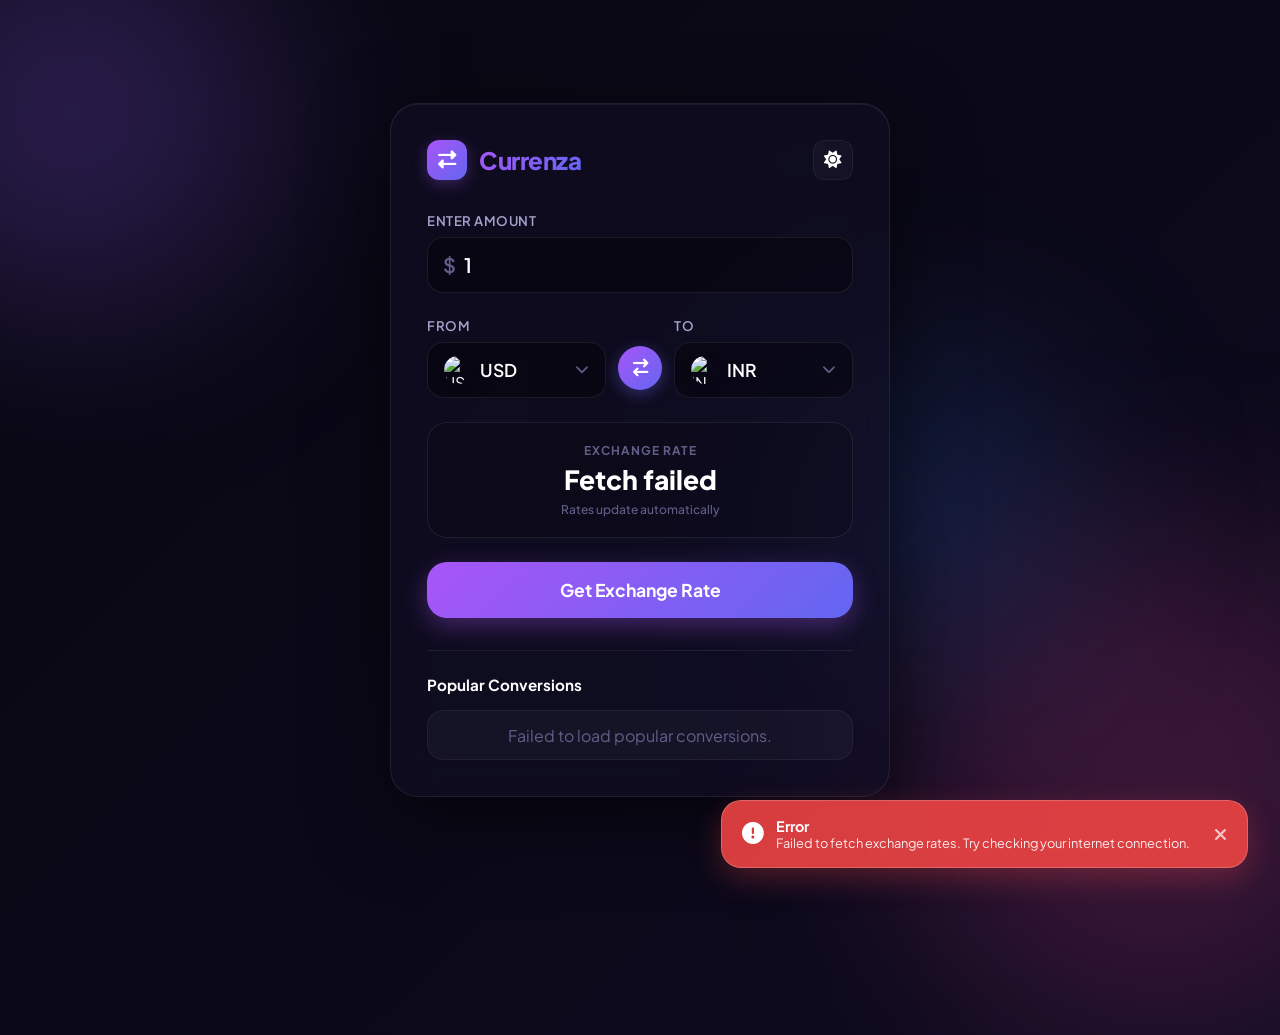
==== index.html @ 49870895 "final touch" ====
<!DOCTYPE html>
<html lang="en" data-theme="dark">
  <head>
    <meta charset="UTF-8" />
    <meta name="viewport" content="width=device-width, initial-scale=1.0" />
    <title>Currenza | Premium Currency Converter</title>
    <link rel="preconnect" href="https://fonts.googleapis.com">
    <link rel="preconnect" href="https://fonts.gstatic.com" crossorigin>
    <link href="https://fonts.googleapis.com/css2?family=Plus+Jakarta+Sans:wght@300;400;500;600;700;800&display=swap" rel="stylesheet">
    <link href="style.css" rel="stylesheet" />
    <link
      rel="stylesheet"
      href="https://cdnjs.cloudflare.com/ajax/libs/font-awesome/6.5.1/css/all.min.css"
      integrity="sha512-DTOQO9RWCH3ppGqcWaEA1BIZOC6xxalwEsw9c2QQeAIftl+Vegovlnee1c9QX4TctnWMn13TZye+giMm8e2LwA=="
      crossorigin="anonymous"
      referrerpolicy="no-referrer"
    />
  </head>
  <body>
    <!-- Ambient Moving Glow Background Blobs -->
    <div class="glow-blob blob-1"></div>
    <div class="glow-blob blob-2"></div>
    <div class="glow-blob blob-3"></div>

    <div class="container">
      <header>
        <div class="logo">
          <div class="logo-icon">
            <i class="fa-solid fa-right-left"></i>
          </div>
          <h1>Currenza</h1>
        </div>
        <button id="theme-toggle" class="theme-toggle-btn" aria-label="Toggle Theme">
          <i class="fa-solid fa-sun"></i>
        </button>
      </header>

      <form id="converter-form">
        <!-- Amount Input Group -->
        <div class="input-group amount-group">
          <label for="amount">Enter Amount</label>
          <div class="input-wrapper">
            <span class="currency-symbol">$</span>
            <input id="amount" value="1" type="number" min="0" step="any" placeholder="0.00" autocomplete="off" />
          </div>
        </div>

        <!-- Currency Dropdowns Group -->
        <div class="dropdown-section">
          <!-- From Currency -->
          <div class="dropdown-wrapper from">
            <label>From</label>
            <div class="custom-select-container" id="from-select-container">
              <div class="selected-option" role="combobox" aria-haspopup="listbox" aria-expanded="false" tabindex="0" id="from-selected">
                <img src="https://flagsapi.com/US/flat/64.png" alt="US Flag" class="flag-img" />
                <span class="currency-code">USD</span>
                <i class="fa-solid fa-chevron-down caret"></i>
              </div>
              <div class="dropdown-list-wrapper hidden" id="from-list-wrapper">
                <div class="search-box">
                  <i class="fa-solid fa-magnifying-glass"></i>
                  <input type="text" placeholder="Search currency..." class="search-input" />
                </div>
                <ul class="options-list" role="listbox"></ul>
              </div>
              <!-- Hidden select for compatibility -->
              <select name="from" id="native-from" style="display: none;"></select>
            </div>
          </div>

          <!-- Swap Button -->
          <div class="swap-wrapper">
            <button type="button" class="swap-btn" id="swap-btn" aria-label="Swap Currencies">
              <i class="fa-solid fa-arrow-right-arrow-left"></i>
            </button>
          </div>

          <!-- To Currency -->
          <div class="dropdown-wrapper to">
            <label>To</label>
            <div class="custom-select-container" id="to-select-container">
              <div class="selected-option" role="combobox" aria-haspopup="listbox" aria-expanded="false" tabindex="0" id="to-selected">
                <img src="https://flagsapi.com/IN/flat/64.png" alt="IN Flag" class="flag-img" />
                <span class="currency-code">INR</span>
                <i class="fa-solid fa-chevron-down caret"></i>
              </div>
              <div class="dropdown-list-wrapper hidden" id="to-list-wrapper">
                <div class="search-box">
                  <i class="fa-solid fa-magnifying-glass"></i>
                  <input type="text" placeholder="Search currency..." class="search-input" />
                </div>
                <ul class="options-list" role="listbox"></ul>
              </div>
              <!-- Hidden select for compatibility -->
              <select name="to" id="native-to" style="display: none;"></select>
            </div>
          </div>
        </div>

        <!-- Conversion Result Output Box -->
        <div class="result-container">
          <span class="result-label">Exchange Rate</span>
          <div class="msg">1 USD = 83.45 INR</div>
          <div class="update-time" id="update-time">Rates update automatically</div>
        </div>

        <!-- Submit Button -->
        <button type="submit" class="convert-btn">
          <span>Get Exchange Rate</span>
          <div class="btn-loader hidden">
            <div class="spinner"></div>
          </div>
        </button>
      </form>

      <!-- Quick Conversion Grid Dashboard -->
      <section class="quick-conversions">
        <h3>Popular Conversions</h3>
        <div class="conversions-grid" id="conversions-grid">
          <!-- Populated dynamically by JS -->
          <div class="grid-card skeleton"></div>
          <div class="grid-card skeleton"></div>
          <div class="grid-card skeleton"></div>
          <div class="grid-card skeleton"></div>
        </div>
      </section>
    </div>

    <!-- Notification Toast -->
    <div class="toast" id="toast">
      <div class="toast-content">
        <i class="fa-solid fa-circle-exclamation toast-icon"></i>
        <div class="toast-details">
          <span class="toast-title">Error</span>
          <span class="toast-msg">Please enter a valid amount</span>
        </div>
      </div>
      <button class="toast-close" id="toast-close" aria-label="Close Toast">
        <i class="fa-solid fa-xmark"></i>
      </button>
    </div>

    <script src="codes.js"></script>
    <script src="app.js"></script>
  </body>
</html>
---- style.css ----
/* ==========================================================================
   Variables & Theme Definitions
   ========================================================================== */
:root {
  --font-primary: 'Plus Jakarta Sans', sans-serif;
  --transition-fast: 0.2s ease;
  --transition-normal: 0.35s cubic-bezier(0.4, 0, 0.2, 1);
  --transition-slow: 0.8s cubic-bezier(0.4, 0, 0.2, 1);
}

[data-theme="dark"] {
  --bg-gradient-start: #080710;
  --bg-gradient-mid: #120e2e;
  --bg-gradient-end: #040308;
  
  --panel-bg: rgba(18, 15, 36, 0.65);
  --panel-border: rgba(255, 255, 255, 0.08);
  --panel-shadow: 0 24px 80px rgba(0, 0, 0, 0.6);
  --panel-glow: rgba(124, 58, 237, 0.15);

  --text-primary: #ffffff;
  --text-secondary: #a5a2cc;
  --text-muted: #625f8a;

  --input-bg: rgba(0, 0, 0, 0.35);
  --input-border: rgba(255, 255, 255, 0.08);
  --input-focus: #a855f7;
  --input-focus-glow: rgba(168, 85, 247, 0.25);

  --card-bg: rgba(255, 255, 255, 0.03);
  --card-hover-bg: rgba(255, 255, 255, 0.06);
  --card-border: rgba(255, 255, 255, 0.05);

  --accent-color: #a855f7;
  --accent-gradient: linear-gradient(135deg, #a855f7 0%, #6366f1 100%);
  --accent-gradient-hover: linear-gradient(135deg, #b86bfa 0%, #787bff 100%);
  
  --blob-1-color: rgba(139, 92, 246, 0.25);
  --blob-2-color: rgba(236, 72, 153, 0.2);
  --blob-3-color: rgba(59, 130, 246, 0.2);

  --scrollbar-track: rgba(255, 255, 255, 0.02);
  --scrollbar-thumb: rgba(255, 255, 255, 0.15);
  --scrollbar-thumb-hover: rgba(255, 255, 255, 0.25);
}

[data-theme="light"] {
  --bg-gradient-start: #f1f3f7;
  --bg-gradient-mid: #e4e9f5;
  --bg-gradient-end: #dce3f0;
  
  --panel-bg: rgba(255, 255, 255, 0.75);
  --panel-border: rgba(0, 0, 0, 0.06);
  --panel-shadow: 0 24px 60px rgba(99, 102, 241, 0.08);
  --panel-glow: rgba(99, 102, 241, 0.05);

  --text-primary: #1e1b4b;
  --text-secondary: #4f46e5;
  --text-muted: #8a8ca3;

  --input-bg: rgba(255, 255, 255, 0.9);
  --input-border: rgba(99, 102, 241, 0.15);
  --input-focus: #4f46e5;
  --input-focus-glow: rgba(99, 102, 241, 0.15);

  --card-bg: rgba(99, 102, 241, 0.03);
  --card-hover-bg: rgba(99, 102, 241, 0.06);
  --card-border: rgba(99, 102, 241, 0.06);

  --accent-color: #4f46e5;
  --accent-gradient: linear-gradient(135deg, #6366f1 0%, #4f46e5 100%);
  --accent-gradient-hover: linear-gradient(135deg, #7c7eff 0%, #5e54ff 100%);

  --blob-1-color: rgba(99, 102, 241, 0.12);
  --blob-2-color: rgba(236, 72, 153, 0.08);
  --blob-3-color: rgba(59, 130, 246, 0.08);

  --scrollbar-track: rgba(0, 0, 0, 0.02);
  --scrollbar-thumb: rgba(0, 0, 0, 0.12);
  --scrollbar-thumb-hover: rgba(0, 0, 0, 0.22);
}

/* ==========================================================================
   Resets & Base Styles
   ========================================================================== */
* {
  margin: 0;
  padding: 0;
  box-sizing: border-box;
  font-family: var(--font-primary);
  -webkit-tap-highlight-color: transparent;
}

body {
  display: flex;
  justify-content: center;
  align-items: center;
  min-height: 100vh;
  padding: 2rem 1rem;
  background: linear-gradient(135deg, var(--bg-gradient-start) 0%, var(--bg-gradient-mid) 50%, var(--bg-gradient-end) 100%);
  background-size: 400% 400%;
  animation: gradientBG 20s ease infinite;
  color: var(--text-primary);
  overflow-x: hidden;
  position: relative;
}

/* Decorative Ambient Blobs */
.glow-blob {
  position: absolute;
  border-radius: 50%;
  filter: blur(100px);
  z-index: 0;
  pointer-events: none;
}

.blob-1 {
  width: 400px;
  height: 400px;
  background-color: var(--blob-1-color);
  top: -10%;
  left: -10%;
  animation: float 12s ease-in-out infinite alternate;
}

.blob-2 {
  width: 500px;
  height: 500px;
  background-color: var(--blob-2-color);
  bottom: -15%;
  right: -10%;
  animation: float 15s ease-in-out infinite alternate-reverse;
}

.blob-3 {
  width: 300px;
  height: 300px;
  background-color: var(--blob-3-color);
  top: 40%;
  left: 60%;
  animation: float 18s ease-in-out infinite alternate;
}

@keyframes gradientBG {
  0% { background-position: 0% 50%; }
  50% { background-position: 100% 50%; }
  100% { background-position: 0% 50%; }
}

@keyframes float {
  0% { transform: translateY(0px) scale(1); }
  50% { transform: translateY(20px) scale(1.05); }
  100% { transform: translateY(-10px) scale(0.95); }
}

/* ==========================================================================
   Container & Typography
   ========================================================================== */
.container {
  width: 100%;
  max-width: 500px;
  background: var(--panel-bg);
  backdrop-filter: blur(24px);
  -webkit-backdrop-filter: blur(24px);
  border: 1px solid var(--panel-border);
  border-radius: 1.75rem;
  padding: 2.25rem;
  box-shadow: var(--panel-shadow), inset 0 1px 0 rgba(255, 255, 255, 0.05);
  z-index: 1;
  position: relative;
  transition: transform var(--transition-normal), box-shadow var(--transition-normal);
}

.container:hover {
  box-shadow: var(--panel-shadow), 0 0 30px var(--panel-glow);
}

header {
  display: flex;
  justify-content: space-between;
  align-items: center;
  margin-bottom: 2rem;
}

.logo {
  display: flex;
  align-items: center;
  gap: 0.75rem;
}

.logo-icon {
  width: 2.5rem;
  height: 2.5rem;
  background: var(--accent-gradient);
  border-radius: 0.75rem;
  display: flex;
  justify-content: center;
  align-items: center;
  color: white;
  font-size: 1.15rem;
  box-shadow: 0 4px 15px rgba(168, 85, 247, 0.3);
  animation: logoPulse 4s ease-in-out infinite;
}

@keyframes logoPulse {
  0%, 100% { transform: scale(1); }
  50% { transform: scale(1.05); box-shadow: 0 4px 20px rgba(168, 85, 247, 0.5); }
}

h1 {
  font-size: 1.5rem;
  font-weight: 800;
  letter-spacing: -0.5px;
  background: var(--accent-gradient);
  -webkit-background-clip: text;
  -webkit-text-fill-color: transparent;
}

.theme-toggle-btn {
  background: var(--card-bg);
  border: 1px solid var(--card-border);
  color: var(--text-primary);
  width: 2.5rem;
  height: 2.5rem;
  border-radius: 0.75rem;
  cursor: pointer;
  display: flex;
  justify-content: center;
  align-items: center;
  font-size: 1.1rem;
  transition: all var(--transition-fast);
}

.theme-toggle-btn:hover {
  background: var(--card-hover-bg);
  transform: translateY(-2px);
  color: var(--accent-color);
}

.theme-toggle-btn:active {
  transform: scale(0.95);
}

/* ==========================================================================
   Form Fields & Groups
   ========================================================================== */
form {
  display: flex;
  flex-direction: column;
  gap: 1.5rem;
}

.input-group {
  display: flex;
  flex-direction: column;
  gap: 0.5rem;
}

label {
  font-size: 0.825rem;
  font-weight: 600;
  letter-spacing: 0.5px;
  color: var(--text-secondary);
  text-transform: uppercase;
}

.input-wrapper {
  position: relative;
  display: flex;
  align-items: center;
}

.currency-symbol {
  position: absolute;
  left: 1rem;
  font-size: 1.25rem;
  font-weight: 600;
  color: var(--text-muted);
  pointer-events: none;
  transition: color var(--transition-fast);
}

form input {
  width: 100%;
  height: 3.5rem;
  background: var(--input-bg);
  border: 1px solid var(--input-border);
  outline: none;
  border-radius: 1rem;
  padding: 0 1rem 0 2.25rem;
  font-size: 1.25rem;
  font-weight: 600;
  color: var(--text-primary);
  transition: all var(--transition-fast);
}

form input:focus {
  border-color: var(--input-focus);
  box-shadow: 0 0 0 4px var(--input-focus-glow);
}

form input:focus + .currency-symbol {
  color: var(--accent-color);
}

/* Chrome, Safari, Edge, Opera: hide spin buttons */
form input::-webkit-outer-spin-button,
form input::-webkit-inner-spin-button {
  -webkit-appearance: none;
  margin: 0;
}

/* Firefox: hide spin buttons */
form input[type=number] {
  -moz-appearance: textfield;
}

/* ==========================================================================
   Dropdown Section & Select Components
   ========================================================================== */
.dropdown-section {
  display: flex;
  align-items: center;
  gap: 0.75rem;
  position: relative;
}

.dropdown-wrapper {
  flex: 1;
  display: flex;
  flex-direction: column;
  gap: 0.5rem;
  position: relative;
}

.custom-select-container {
  position: relative;
  width: 100%;
}

.selected-option {
  display: flex;
  align-items: center;
  justify-content: space-between;
  height: 3.5rem;
  background: var(--input-bg);
  border: 1px solid var(--input-border);
  border-radius: 1rem;
  padding: 0 1rem;
  cursor: pointer;
  transition: all var(--transition-fast);
  outline: none;
}

.selected-option:focus,
.selected-option.active {
  border-color: var(--input-focus);
  box-shadow: 0 0 0 4px var(--input-focus-glow);
}

.selected-option img {
  width: 1.75rem;
  height: 1.75rem;
  border-radius: 50%;
  object-fit: cover;
  box-shadow: 0 2px 8px rgba(0, 0, 0, 0.15);
  margin-right: 0.5rem;
}

.selected-option .currency-code {
  font-size: 1.1rem;
  font-weight: 600;
  color: var(--text-primary);
  margin-right: auto;
}

.selected-option .caret {
  font-size: 0.85rem;
  color: var(--text-muted);
  transition: transform var(--transition-fast);
}

.selected-option.active .caret {
  transform: rotate(180deg);
  color: var(--accent-color);
}

/* Search Dropdown Panel */
.dropdown-list-wrapper {
  position: absolute;
  top: calc(100% + 0.5rem);
  left: 0;
  width: 100%;
  background: var(--panel-bg);
  backdrop-filter: blur(28px);
  -webkit-backdrop-filter: blur(28px);
  border: 1px solid var(--panel-border);
  border-radius: 1.25rem;
  box-shadow: 0 16px 40px rgba(0, 0, 0, 0.3);
  z-index: 100;
  overflow: hidden;
  animation: dropdownOpen var(--transition-fast) cubic-bezier(0.16, 1, 0.3, 1);
  transform-origin: top center;
}

@keyframes dropdownOpen {
  from { opacity: 0; transform: scale(0.95) translateY(-10px); }
  to { opacity: 1; transform: scale(1) translateY(0); }
}

.dropdown-list-wrapper.hidden {
  display: none;
}

.search-box {
  display: flex;
  align-items: center;
  padding: 0.75rem 0.85rem;
  border-bottom: 1px solid var(--panel-border);
  background: rgba(0, 0, 0, 0.15);
  gap: 0.5rem;
}

.search-box i {
  color: var(--text-muted);
  font-size: 0.9rem;
}

.search-box input {
  flex: 1;
  background: transparent;
  border: none;
  outline: none;
  font-size: 0.95rem;
  color: var(--text-primary);
  font-weight: 500;
}

.search-box input::placeholder {
  color: var(--text-muted);
}

.options-list {
  max-height: 200px;
  overflow-y: auto;
  list-style: none;
}

/* Custom Scrollbar for list options */
.options-list::-webkit-scrollbar {
  width: 6px;
}

.options-list::-webkit-scrollbar-track {
  background: var(--scrollbar-track);
}

.options-list::-webkit-scrollbar-thumb {
  background: var(--scrollbar-thumb);
  border-radius: 3px;
}

.options-list::-webkit-scrollbar-thumb:hover {
  background: var(--scrollbar-thumb-hover);
}

.options-list li {
  display: flex;
  align-items: center;
  gap: 0.75rem;
  padding: 0.65rem 1rem;
  cursor: pointer;
  transition: background var(--transition-fast);
  font-weight: 500;
  font-size: 0.95rem;
}

.options-list li:hover {
  background: var(--card-hover-bg);
}

.options-list li.highlighted {
  background: var(--card-hover-bg);
  color: var(--accent-color);
}

.options-list li.selected {
  background: var(--card-hover-bg);
  font-weight: 700;
  color: var(--accent-color);
}

.options-list li img {
  width: 1.5rem;
  height: 1.5rem;
  border-radius: 50%;
  object-fit: cover;
}

.options-list .no-results {
  padding: 1rem;
  text-align: center;
  color: var(--text-muted);
  font-size: 0.9rem;
}

/* Swap Button styling */
.swap-wrapper {
  display: flex;
  justify-content: center;
  align-items: center;
  margin-top: 1.35rem; /* align vertically with selected options box */
  z-index: 2;
}

.swap-btn {
  width: 2.75rem;
  height: 2.75rem;
  background: var(--accent-gradient);
  border: none;
  border-radius: 50%;
  color: white;
  cursor: pointer;
  display: flex;
  justify-content: center;
  align-items: center;
  font-size: 1.1rem;
  box-shadow: 0 4px 15px rgba(99, 102, 241, 0.4);
  transition: transform var(--transition-normal), box-shadow var(--transition-fast), background var(--transition-fast);
  outline: none;
}

.swap-btn:hover {
  box-shadow: 0 6px 20px rgba(99, 102, 241, 0.6);
  transform: scale(1.1);
}

.swap-btn:active {
  transform: scale(0.92);
}

.swap-btn.rotate {
  transform: scale(1.1) rotate(180deg);
}

/* ==========================================================================
   Results Box & Action Button
   ========================================================================== */
.result-container {
  display: flex;
  flex-direction: column;
  gap: 0.35rem;
  background: rgba(0, 0, 0, 0.15);
  border: 1px solid var(--panel-border);
  border-radius: 1.25rem;
  padding: 1.25rem;
  text-align: center;
}

.result-label {
  font-size: 0.75rem;
  font-weight: 700;
  letter-spacing: 1px;
  color: var(--text-muted);
  text-transform: uppercase;
}

.msg {
  font-size: 1.65rem;
  font-weight: 800;
  color: var(--text-primary);
  word-break: break-all;
  line-height: 1.25;
  transition: opacity var(--transition-fast), transform var(--transition-fast);
}

.msg.updating {
  opacity: 0.4;
  transform: scale(0.98);
}

.update-time {
  font-size: 0.75rem;
  color: var(--text-muted);
  font-weight: 500;
}

.convert-btn {
  position: relative;
  width: 100%;
  height: 3.5rem;
  background: var(--accent-gradient);
  border: none;
  border-radius: 1.25rem;
  color: white;
  font-size: 1.1rem;
  font-weight: 700;
  cursor: pointer;
  overflow: hidden;
  box-shadow: 0 8px 25px rgba(168, 85, 247, 0.35);
  transition: all var(--transition-fast);
  outline: none;
}

.convert-btn:hover {
  background: var(--accent-gradient-hover);
  box-shadow: 0 12px 30px rgba(168, 85, 247, 0.5);
  transform: translateY(-2px);
}

.convert-btn:active {
  transform: translateY(1px) scale(0.98);
  box-shadow: 0 4px 15px rgba(168, 85, 247, 0.35);
}

/* Spinner Loader */
.btn-loader {
  position: absolute;
  top: 0;
  left: 0;
  width: 100%;
  height: 100%;
  background: var(--accent-gradient);
  display: flex;
  justify-content: center;
  align-items: center;
}

.btn-loader.hidden {
  display: none;
}

.spinner {
  width: 1.5rem;
  height: 1.5rem;
  border: 3px solid rgba(255, 255, 255, 0.3);
  border-top-color: white;
  border-radius: 50%;
  animation: spin 0.8s linear infinite;
}

@keyframes spin {
  to { transform: rotate(360deg); }
}

/* ==========================================================================
   Quick Conversions Dashboard
   ========================================================================== */
.quick-conversions {
  margin-top: 2rem;
  border-top: 1px solid var(--panel-border);
  padding-top: 1.5rem;
}

.quick-conversions h3 {
  font-size: 0.95rem;
  font-weight: 700;
  color: var(--text-primary);
  margin-bottom: 1rem;
  display: flex;
  align-items: center;
  gap: 0.5rem;
}

.conversions-grid {
  display: grid;
  grid-template-columns: repeat(2, 1fr);
  gap: 0.75rem;
}

.grid-card {
  background: var(--card-bg);
  border: 1px solid var(--card-border);
  border-radius: 1rem;
  padding: 0.85rem;
  display: flex;
  flex-direction: column;
  gap: 0.35rem;
  transition: all var(--transition-fast);
}

.grid-card:hover {
  background: var(--card-hover-bg);
  border-color: rgba(99, 102, 241, 0.3);
  transform: translateY(-2px);
}

.grid-card-currency {
  display: flex;
  align-items: center;
  gap: 0.4rem;
}

.grid-card-currency img {
  width: 1.15rem;
  height: 1.15rem;
  border-radius: 50%;
  object-fit: cover;
}

.grid-card-currency span {
  font-size: 0.8rem;
  font-weight: 700;
  color: var(--text-muted);
}

.grid-card-val {
  font-size: 1.05rem;
  font-weight: 700;
  color: var(--text-primary);
}

/* Skeleton Loading for Cards */
.grid-card.skeleton {
  min-height: 4.25rem;
  position: relative;
  overflow: hidden;
  background: var(--card-bg);
}

.grid-card.skeleton::after {
  content: "";
  position: absolute;
  top: 0;
  left: 0;
  width: 100%;
  height: 100%;
  background: linear-gradient(90deg, transparent, rgba(255, 255, 255, 0.05), transparent);
  animation: skeletonLoad 1.5s infinite;
}

[data-theme="light"] .grid-card.skeleton::after {
  background: linear-gradient(90deg, transparent, rgba(0, 0, 0, 0.05), transparent);
}

@keyframes skeletonLoad {
  0% { transform: translateX(-100%); }
  100% { transform: translateX(100%); }
}

/* ==========================================================================
   Toast Notification Styling
   ========================================================================== */
.toast {
  position: fixed;
  bottom: 2rem;
  right: 2rem;
  background: rgba(239, 68, 68, 0.9);
  backdrop-filter: blur(12px);
  -webkit-backdrop-filter: blur(12px);
  color: white;
  border: 1px solid rgba(255, 255, 255, 0.2);
  border-radius: 1.25rem;
  padding: 1rem 1.25rem;
  box-shadow: 0 10px 30px rgba(239, 68, 68, 0.3);
  display: flex;
  align-items: center;
  justify-content: space-between;
  gap: 1.5rem;
  z-index: 1000;
  transform: translateY(150px);
  opacity: 0;
  transition: all 0.4s cubic-bezier(0.175, 0.885, 0.32, 1.275);
}

.toast.show {
  transform: translateY(0);
  opacity: 1;
}

.toast-content {
  display: flex;
  align-items: center;
  gap: 0.75rem;
}

.toast-icon {
  font-size: 1.35rem;
}

.toast-details {
  display: flex;
  flex-direction: column;
}

.toast-title {
  font-weight: 700;
  font-size: 0.9rem;
}

.toast-msg {
  font-size: 0.8rem;
  opacity: 0.9;
}

.toast-close {
  background: transparent;
  border: none;
  color: white;
  opacity: 0.7;
  cursor: pointer;
  font-size: 1.1rem;
  transition: opacity var(--transition-fast);
}

.toast-close:hover {
  opacity: 1;
}

/* ==========================================================================
   Responsive Adaptations
   ========================================================================== */
@media (max-width: 480px) {
  body {
    padding: 1rem 0.5rem;
  }

  .container {
    padding: 1.5rem 1.25rem;
    border-radius: 1.5rem;
  }

  .dropdown-section {
    flex-direction: column;
    gap: 0.5rem;
  }

  .dropdown-wrapper {
    width: 100%;
  }

  .swap-wrapper {
    margin-top: 0;
    margin-bottom: 0.25rem;
    transform: rotate(90deg);
  }

  .swap-btn:hover {
    transform: scale(1.1) rotate(90deg);
  }

  .swap-btn.rotate {
    transform: scale(1.1) rotate(270deg);
  }

  .conversions-grid {
    grid-template-columns: 1fr;
    gap: 0.5rem;
  }

  .toast {
    left: 1rem;
    right: 1rem;
    bottom: 1rem;
  }
}
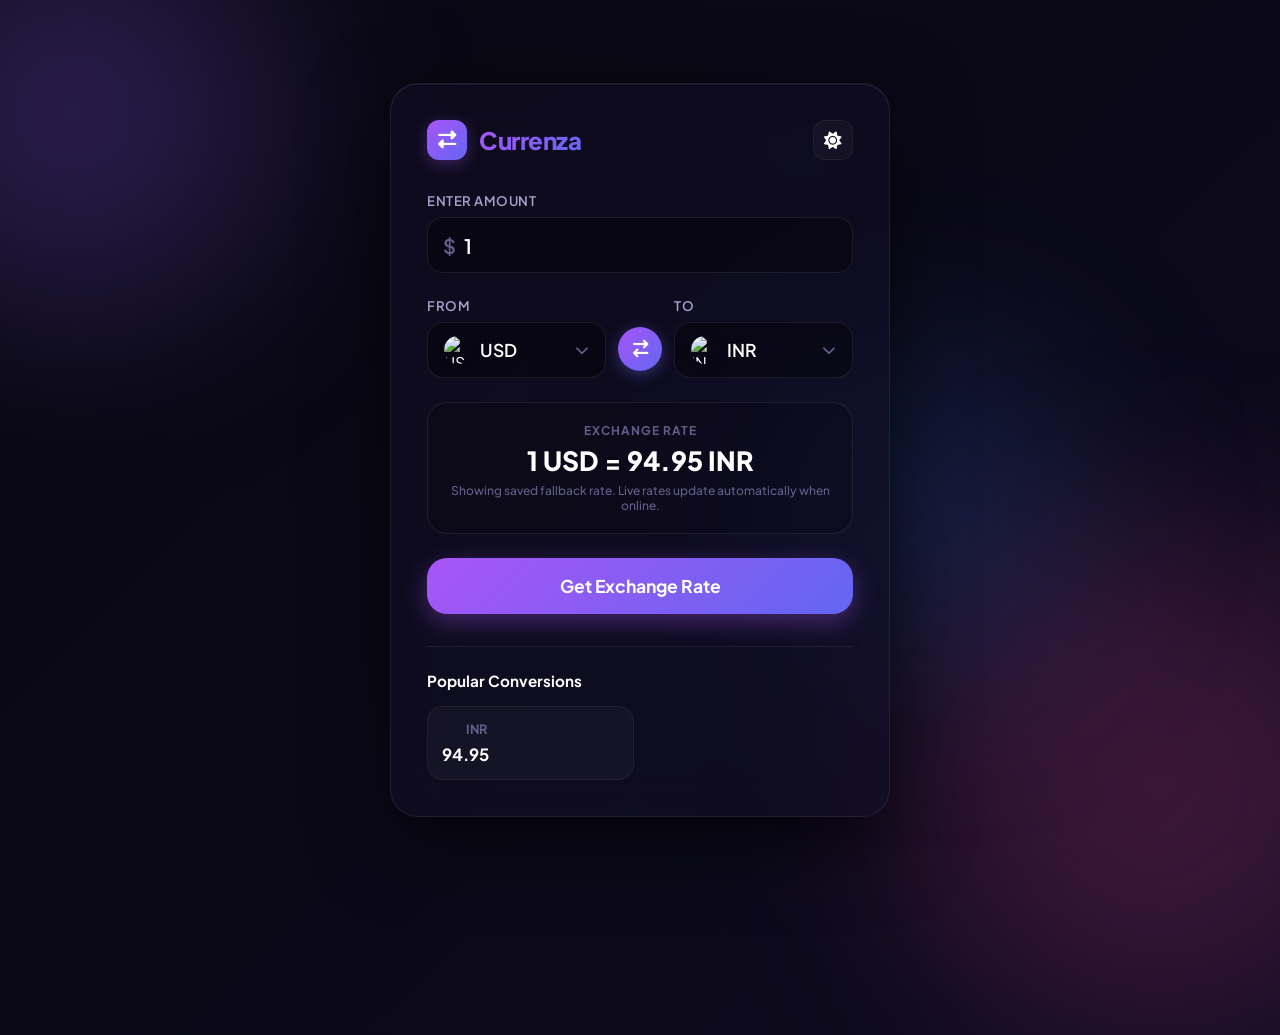
==== commit 6e050b41: "Update USD to INR fallback rate" ====
--- a/index.html
+++ b/index.html
@@ -3,7 +3,7 @@
   <head>
     <meta charset="UTF-8" />
     <meta name="viewport" content="width=device-width, initial-scale=1.0" />
-    <title>Currenza | Premium Currency Converter</title>
+    <title>Currency Converter | Premium Currency Converter</title>
     <link rel="preconnect" href="https://fonts.googleapis.com">
     <link rel="preconnect" href="https://fonts.gstatic.com" crossorigin>
     <link href="https://fonts.googleapis.com/css2?family=Plus+Jakarta+Sans:wght@300;400;500;600;700;800&display=swap" rel="stylesheet">
@@ -100,7 +100,7 @@
         <!-- Conversion Result Output Box -->
         <div class="result-container">
           <span class="result-label">Exchange Rate</span>
-          <div class="msg">1 USD = 83.45 INR</div>
+          <div class="msg">1 USD = 94.95 INR</div>
           <div class="update-time" id="update-time">Rates update automatically</div>
         </div>
 
